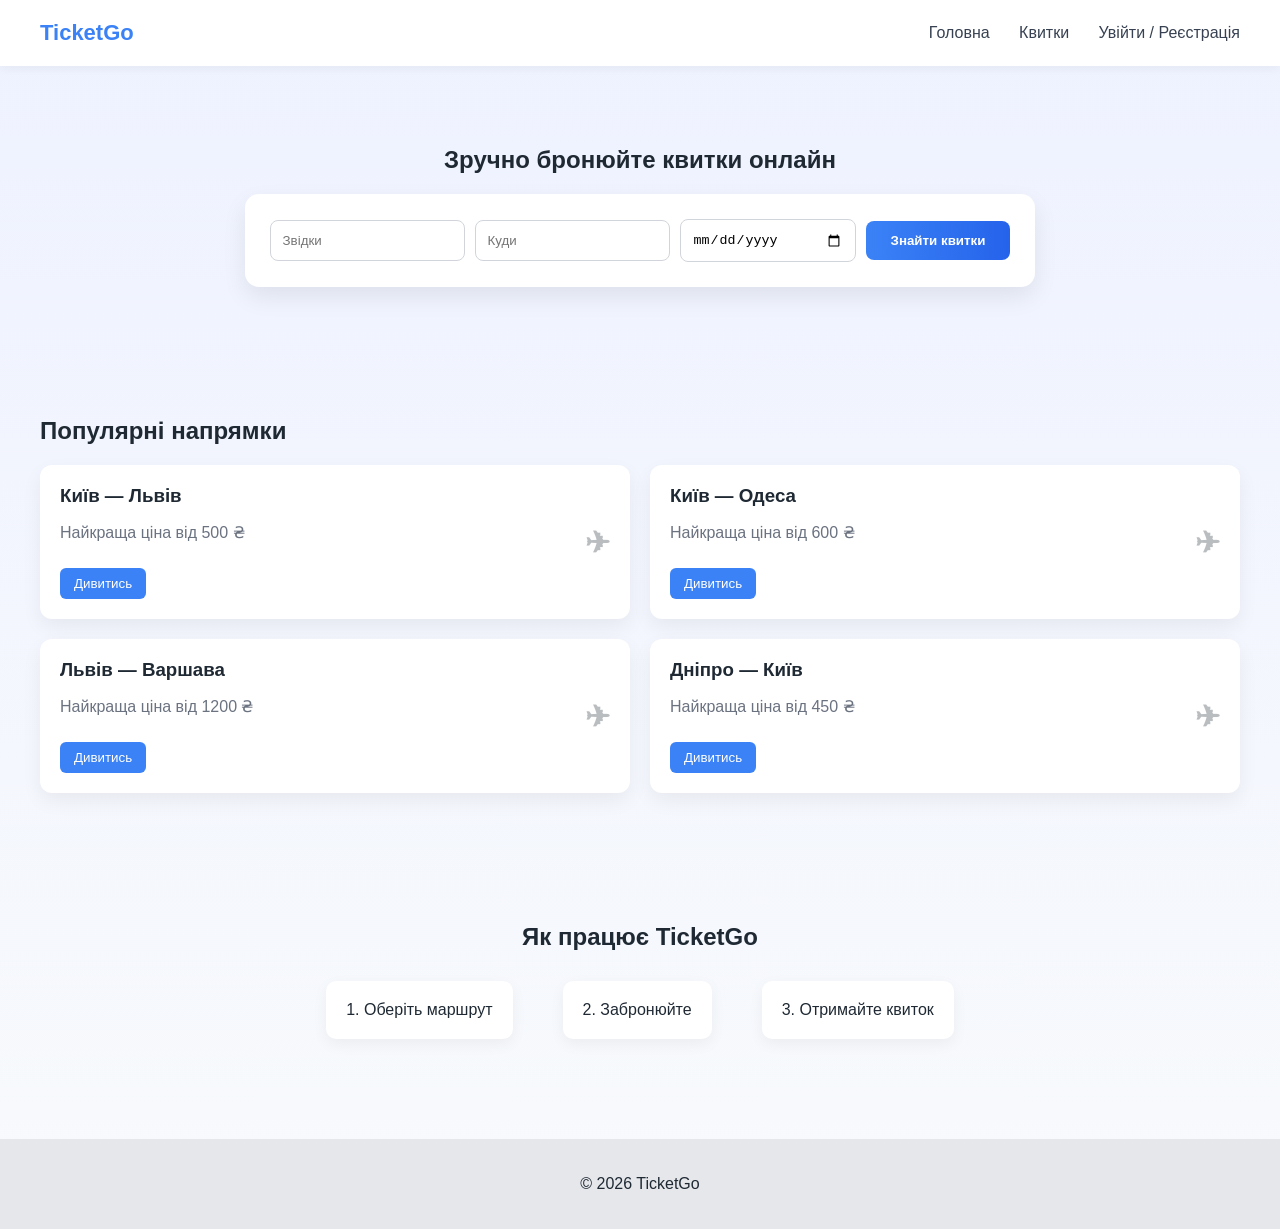
==== admin.html @ fac5b706 "пошук та адмін панель" ====
<!DOCTYPE html>
<html lang="uk">
<head>
    <meta charset="UTF-8">
    <title>Панель Адміністратора | TicketGo</title>
    <link rel="stylesheet" href="css/styles.css">
</head>
<body>
    <header class="header">
        <div class="logo">TicketGo ADMIN</div>
        <!-- Додано id="main-nav", щоб script.js міг сюди вставити меню -->
        <nav id="main-nav"></nav>
    </header>

    <main style="padding: 40px; max-width: 1000px; margin: 0 auto;">
        <h1>Управління користувачами</h1>
        <p>Список усіх зареєстрованих користувачів у системі.</p>
        
        <!-- Прибрали border="1" і додали клас для стилізації через CSS -->
        <table class="admin-table" style="width: 100%; border-collapse: collapse; margin-top: 20px;">
            <thead>
                <tr style="background: #f1f5f9; text-align: left;">
                    <th style="padding: 12px; border-bottom: 2px solid #cbd5e1;">Ім'я</th>
                    <th style="padding: 12px; border-bottom: 2px solid #cbd5e1;">Email</th>
                    <th style="padding: 12px; border-bottom: 2px solid #cbd5e1;">Роль</th>
                </tr>
            </thead>
            <tbody id="user-list">
                <!-- Сюди JS вставить рядки -->
            </tbody>
        </table>
    </main>

    <script src="js/script.js"></script>
    <script>
        // Перевіряємо доступ відразу після завантаження
        if (typeof window.checkAdminAccess === "function") {
            window.checkAdminAccess();
        }

        function showUsers() {
            const users = JSON.parse(localStorage.getItem('users') || '[]');
            const list = document.getElementById('user-list');
            
            if (users.length === 0) {
                list.innerHTML = '<tr><td colspan="3" style="padding: 20px; text-align: center;">Користувачів ще немає</td></tr>';
                return;
            }

            list.innerHTML = users.map(user => `
                <tr style="border-bottom: 1px solid #e2e8f0;">
                    <td style="padding: 12px;">${user.username}</td>
                    <td style="padding: 12px;">${user.email}</td>
                    <td style="padding: 12px;">
                        <span style="background: ${user.role === 'admin' ? '#dcfce7' : '#f1f5f9'}; 
                                     color: ${user.role === 'admin' ? '#166534' : '#475569'}; 
                                     padding: 4px 8px; border-radius: 4px; font-size: 14px;">
                            ${user.role || 'user'}
                        </span>
                    </td>
                </tr>
            `).join('');
        }

        // Чекаємо, поки завантажиться DOM, щоб вставити дані
        document.addEventListener('DOMContentLoaded', showUsers);
    </script>
</body>
</html>
---- css/styles.css ----
body {
    font-family: 'Segoe UI', sans-serif;
    margin: 0;
    background: linear-gradient(to bottom, #eef2ff, #f8fafc);
    color: #1f2933;
}

/* HEADER */
.header {
    display: flex;
    justify-content: space-between;
    align-items: center;
    padding: 20px 40px;
    background: white;
    box-shadow: 0 2px 10px rgba(0,0,0,0.05);
}

.logo {
    font-weight: bold;
    font-size: 22px;
    color: #3b82f6;
}

.header a {
    margin-left: 25px;
    text-decoration: none;
    color: #374151;
    font-weight: 500;
}

.header a:hover {
    color: #3b82f6;
}

/* SEARCH */
.search {
    text-align: center;
    padding: 60px 20px;
}

.search h1 {
    text-align: center;
    width: 100%;
}

.search-wrapper {
    display: flex;
    justify-content: center;
}

.search-box {
    background: white;
    padding: 25px;
    border-radius: 14px;
    box-shadow: 0 10px 25px rgba(0,0,0,0.08);

    display: flex;
    gap: 10px;
    justify-content: center;
    align-items: center;

    width: fit-content;

    margin: 0 auto;
}

.search-box input {
    padding: 12px;
    border-radius: 8px;
    border: 1px solid #d1d5db;
    min-width: 150px;
}

.search-box button {
    padding: 12px 25px;
    background: linear-gradient(to right, #3b82f6, #2563eb);
    color: white;
    border: none;
    border-radius: 8px;
    cursor: pointer;
    font-weight: 600;
    transition: 0.3s;
}

.search-box button:hover {
    transform: translateY(-2px);
    box-shadow: 0 5px 15px rgba(59,130,246,0.4);
}

/* POPULAR */
.popular {
    padding: 50px 40px;
}

.popular h2 {
    margin-bottom: 20px;
}

.cards {
    display: grid;
    grid-template-columns: repeat(2, 1fr);
    gap: 20px;
}

.card {
    background: white;
    padding: 20px;
    border-radius: 12px;
    box-shadow: 0 8px 20px rgba(0,0,0,0.06);
    transition: 0.3s;
}

.card:hover {
    transform: translateY(-5px);
}

.card h3 {
    margin: 0 0 10px;
}

.card p {
    color: #6b7280;
}

.card button {
    margin-top: 10px;
    background: #3b82f6;
    color: white;
    border: none;
    padding: 8px 14px;
    border-radius: 6px;
    cursor: pointer;
}

.steps {
    text-align: center;
    padding: 60px 20px;
}

.step-list {
    display: flex;
    justify-content: center;
    gap: 50px;
    margin-top: 30px;
}

.step-list div {
    background: white;
    padding: 20px;
    border-radius: 10px;
    box-shadow: 0 5px 15px rgba(0,0,0,0.05);
}

.footer {
    text-align: center;
    padding: 20px;
    background: #e5e7eb;
    margin-top: 40px;
}
.card-content {
    display: flex;
    justify-content: space-between;
    align-items: center;
}

.card-text {
    flex-grow: 1;
}

.plane {
    font-size: 30px; /* Розмір іконки літака */
    opacity: 0.3;    /* Трошки прозорості для стилю */
    font-weight: bold; /* Можна додати жирне для ефекту */
}

/* TICKETS PAGE */

.tickets-page {
    padding: 50px;
}

.tickets-page h1 {
    text-align: center;
    margin-bottom: 40px;
}

.ticket-list {
    display: flex;
    flex-direction: column;
    gap: 20px;
}

.ticket-card {
    background: white;
    border-radius: 14px;
    padding: 25px;

    display: flex;
    justify-content: space-between;
    align-items: center;

    box-shadow: 0 5px 20px rgba(0,0,0,0.06);

    transition: 0.3s;
}

.ticket-card:hover {
    transform: translateY(-3px);
}

.ticket-info h3 {
    margin-bottom: 10px;
}

.ticket-info p {
    color: #6b7280;
    margin: 5px 0;
}

.ticket-price {
    text-align: right;
}

.ticket-price h2 {
    color: #2563eb;
    margin-bottom: 10px;
}

.ticket-price button {
    background: linear-gradient(to right, #3b82f6, #2563eb);
    color: white;
    border: none;
    padding: 10px 18px;
    border-radius: 8px;
    cursor: pointer;
    font-weight: 600;
}
/* Стилі для форми авторизації */
.auth-container {
    max-width: 400px;
    margin: 80px auto;
    padding: 30px;
    background: white;
    border-radius: 16px;
    box-shadow: 0 15px 35px rgba(0,0,0,0.1);
    text-align: center;
}

.auth-container h2 {
    margin-bottom: 25px;
    color: #1f2933;
}

.auth-form-group {
    text-align: left;
    margin-bottom: 20px;
}

.auth-form-group label {
    display: block;
    margin-bottom: 8px;
    font-weight: 500;
    color: #4b5563;
}

/* Стилізація інпутів як у пошуку */
.auth-input {
    width: 100%;
    padding: 12px;
    border-radius: 8px;
    border: 1px solid #d1d5db;
    font-family: inherit;
    box-sizing: border-box; /* Щоб падінги не розширювали інпут */
}

.auth-input:focus {
    outline: none;
    border-color: #3b82f6;
    box-shadow: 0 0 0 3px rgba(59, 130, 246, 0.1);
}

/* Твоя фірмова синя кнопка */
.auth-btn {
    width: 100%;
    padding: 14px;
    background: linear-gradient(to right, #3b82f6, #2563eb);
    color: white;
    border: none;
    border-radius: 8px;
    cursor: pointer;
    font-weight: 600;
    font-size: 16px;
    transition: 0.3s;
    margin-top: 10px;
}

.auth-btn:hover {
    transform: translateY(-2px);
    box-shadow: 0 5px 15px rgba(59,130,246,0.4);
}

.auth-container a {
    color: #3b82f6;
    text-decoration: none;
    font-weight: 600;
}

.auth-container a:hover {
    text-decoration: underline;
}
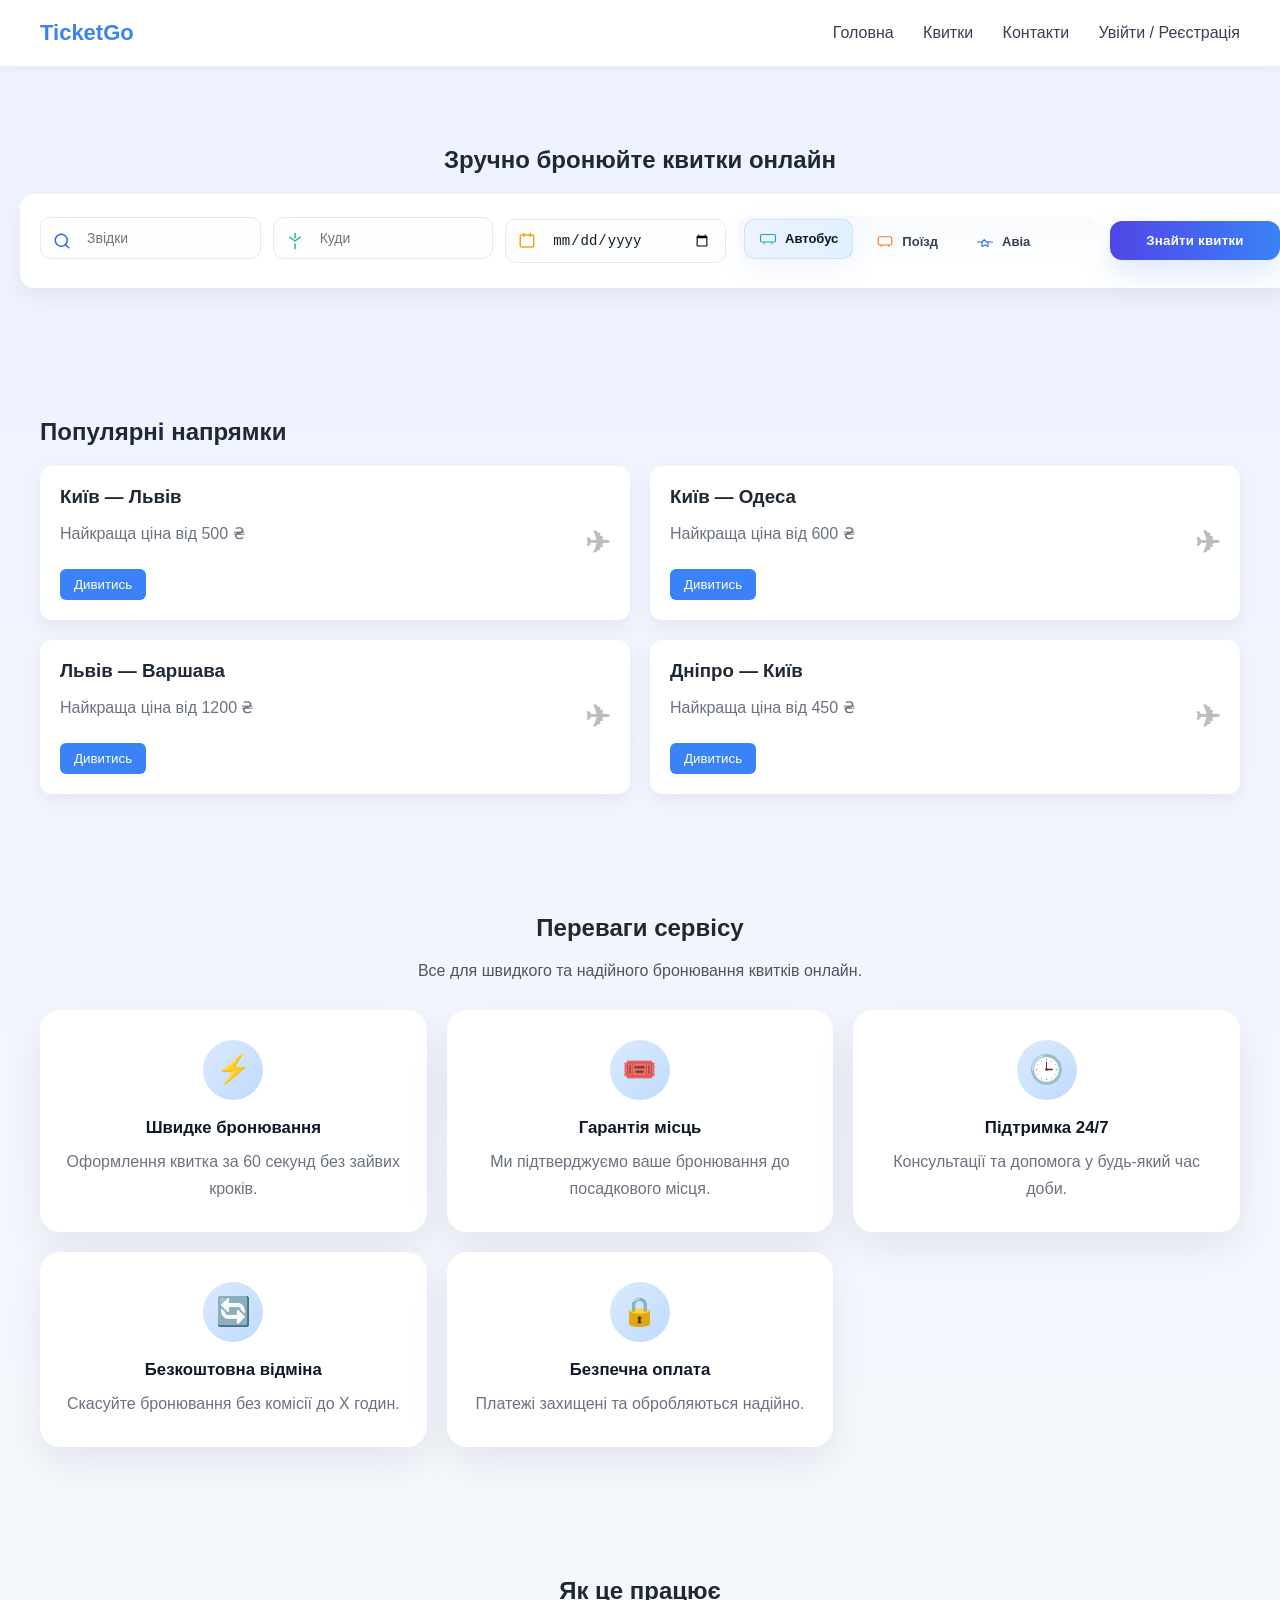
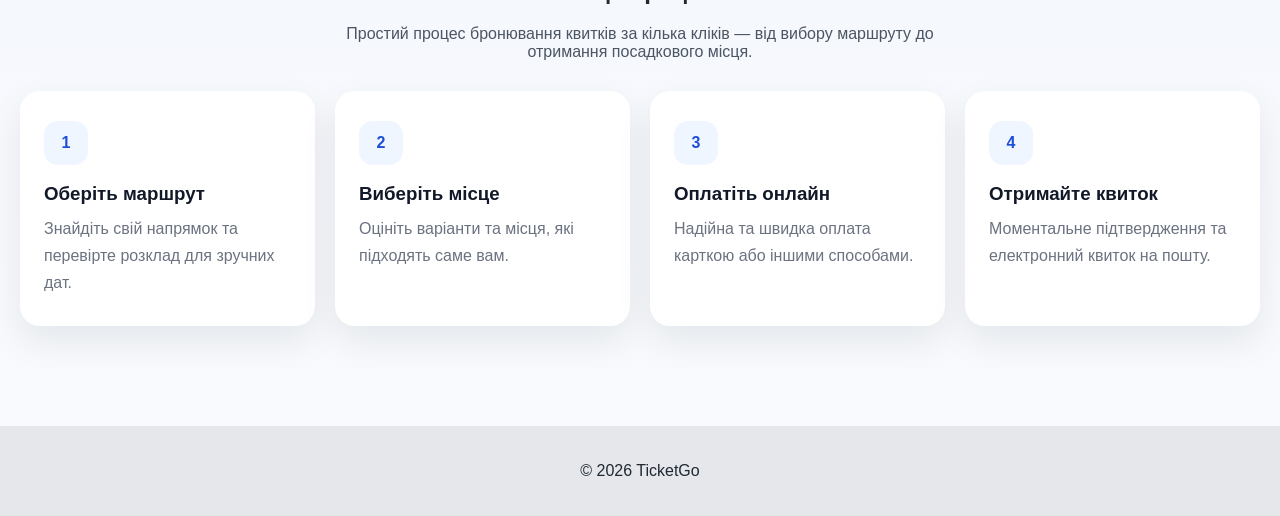
==== commit d7abb838: "validation" ====
--- a/admin.html
+++ b/admin.html
@@ -2,68 +2,103 @@
 <html lang="uk">
 <head>
     <meta charset="UTF-8">
-    <title>Панель Адміністратора | TicketGo</title>
+    <title>Адмін-панель | TicketGo</title>
     <link rel="stylesheet" href="css/styles.css">
 </head>
 <body>
-    <header class="header">
-        <div class="logo">TicketGo ADMIN</div>
-        <!-- Додано id="main-nav", щоб script.js міг сюди вставити меню -->
-        <nav id="main-nav"></nav>
-    </header>
+<header class="header">
+    <div class="logo">TicketGo</div>
+    <nav id="main-nav"></nav>
+</header>
 
-    <main style="padding: 40px; max-width: 1000px; margin: 0 auto;">
-        <h1>Управління користувачами</h1>
-        <p>Список усіх зареєстрованих користувачів у системі.</p>
-        
-        <!-- Прибрали border="1" і додали клас для стилізації через CSS -->
-        <table class="admin-table" style="width: 100%; border-collapse: collapse; margin-top: 20px;">
-            <thead>
-                <tr style="background: #f1f5f9; text-align: left;">
-                    <th style="padding: 12px; border-bottom: 2px solid #cbd5e1;">Ім'я</th>
-                    <th style="padding: 12px; border-bottom: 2px solid #cbd5e1;">Email</th>
-                    <th style="padding: 12px; border-bottom: 2px solid #cbd5e1;">Роль</th>
-                </tr>
-            </thead>
-            <tbody id="user-list">
-                <!-- Сюди JS вставить рядки -->
-            </tbody>
-        </table>
-    </main>
+<section class="tickets-page admin-page">
+    <h1>Адмін-панель маршрутів</h1>
 
-    <script src="js/script.js"></script>
-    <script>
-        // Перевіряємо доступ відразу після завантаження
-        if (typeof window.checkAdminAccess === "function") {
-            window.checkAdminAccess();
-        }
+    <div class="admin-panel">
+        <!-- Ряд 1: звичайні маршрути (додавання та список/видалення) -->
+        <div class="admin-form-card">
+            <h2>Додати новий маршрут</h2>
+            <form id="route-form" novalidate>
+                <div class="auth-form-group">
+                    <label for="route-from">Звідки</label>
+                    <input type="text" id="route-from" name="from" required>
+                    <small class="field-error" data-error-for="from" hidden></small>
+                </div>
+                <div class="auth-form-group">
+                    <label for="route-to">Куди</label>
+                    <input type="text" id="route-to" name="to" required>
+                    <small class="field-error" data-error-for="to" hidden></small>
+                </div>
+                <div class="auth-form-group">
+                    <label for="route-date">Дата</label>
+                    <input type="date" id="route-date" name="date" required>
+                    <small class="field-error" data-error-for="date" hidden></small>
+                </div>
+                <div class="auth-form-group">
+                    <label for="route-time">Час</label>
+                    <input type="time" id="route-time" name="time" required>
+                    <small class="field-error" data-error-for="time" hidden></small>
+                </div>
+                <div class="auth-form-group">
+                    <label for="route-price">Ціна (₴)</label>
+                    <input type="number" id="route-price" name="price" min="1" required>
+                    <small class="field-error" data-error-for="price" hidden></small>
+                </div>
+                <div class="auth-form-group">
+                    <label for="route-transport">Транспорт</label>
+                    <select id="route-transport" name="transport" required>
+                        <option value="bus">Автобус</option>
+                        <option value="train">Потяг</option>
+                        <option value="plane">Літак</option>
+                    </select>
+                    <small class="field-error" data-error-for="transport" hidden></small>
+                </div>
+                <button type="submit" class="auth-btn">Додати маршрут</button>
+            </form>
+        </div>
 
-        function showUsers() {
-            const users = JSON.parse(localStorage.getItem('users') || '[]');
-            const list = document.getElementById('user-list');
-            
-            if (users.length === 0) {
-                list.innerHTML = '<tr><td colspan="3" style="padding: 20px; text-align: center;">Користувачів ще немає</td></tr>';
-                return;
-            }
+        <div class="admin-table-card">
+            <h2>Список маршрутів</h2>
+            <div id="route-list"></div>
+        </div>
 
-            list.innerHTML = users.map(user => `
-                <tr style="border-bottom: 1px solid #e2e8f0;">
-                    <td style="padding: 12px;">${user.username}</td>
-                    <td style="padding: 12px;">${user.email}</td>
-                    <td style="padding: 12px;">
-                        <span style="background: ${user.role === 'admin' ? '#dcfce7' : '#f1f5f9'}; 
-                                     color: ${user.role === 'admin' ? '#166534' : '#475569'}; 
-                                     padding: 4px 8px; border-radius: 4px; font-size: 14px;">
-                            ${user.role || 'user'}
-                        </span>
-                    </td>
-                </tr>
-            `).join('');
-        }
+        <!-- Ряд 2: популярні маршрути (додавання та список/видалення) -->
+        <div class="admin-form-card">
+            <h2>Додати популярний маршрут</h2>
+            <form id="popular-form" novalidate>
+                <div class="auth-form-group">
+                    <label for="popular-from">Звідки</label>
+                    <input type="text" id="popular-from" name="from" required>
+                    <small class="field-error" data-error-for="from" hidden></small>
+                </div>
+                <div class="auth-form-group">
+                    <label for="popular-to">Куди</label>
+                    <input type="text" id="popular-to" name="to" required>
+                    <small class="field-error" data-error-for="to" hidden></small>
+                </div>
+                <div class="auth-form-group">
+                    <label for="popular-price">Ціна (₴)</label>
+                    <input type="number" id="popular-price" name="price" min="1" required>
+                    <small class="field-error" data-error-for="price" hidden></small>
+                </div>
+                <button type="submit" class="auth-btn">Додати популярний маршрут</button>
+            </form>
+        </div>
 
-        // Чекаємо, поки завантажиться DOM, щоб вставити дані
-        document.addEventListener('DOMContentLoaded', showUsers);
-    </script>
+        <div class="admin-table-card">
+            <h2>Популярні маршрути</h2>
+            <div id="popular-list"></div>
+        </div>
+
+        <div class="admin-table-card admin-wide-card">
+            <h2>Contact requests</h2>
+            <div id="contact-request-list"></div>
+        </div>
+    </div>
+</section>
+<script src="js/common.js"></script>
+<script src="js/validation.js"></script>
+<script src="js/script.js"></script>
+<script src="js/admin.js"></script>
 </body>
-</html>+</html>
--- a/css/styles.css
+++ b/css/styles.css
@@ -50,42 +50,142 @@
 
 .search-box {
     background: white;
-    padding: 25px;
+    padding: 20px;
     border-radius: 14px;
-    box-shadow: 0 10px 25px rgba(0,0,0,0.08);
-
-    display: flex;
-    gap: 10px;
+    box-shadow: 0 10px 25px rgba(0,0,0,0.06);
+    display: grid;
+    grid-template-columns: repeat(3, minmax(180px, 1fr)) minmax(360px, 1.2fr) 170px;
+    gap: 12px;
+    align-items: center;
+    width: min(1400px, 100%);
+    margin: 0 auto;
+}
+
+.search-field {
+    position: relative;
+    min-width: 0;
+}
+
+.search-field input,
+.search-field select {
+    width: 100%;
+    box-sizing: border-box;
+    padding: 12px 14px;
+    padding-left: 46px;
+    border-radius: 10px;
+    border: 1px solid #e6e9ef;
+    background: linear-gradient(180deg,#ffffff,#fbfdff);
+    font-size: 14px;
+    color: #111827;
+    transition: box-shadow .18s ease, border-color .12s ease, transform .12s ease;
+}
+
+.search-action {
+    display: flex;
+    align-items: center;
     justify-content: center;
-    align-items: center;
-
-    width: fit-content;
-
-    margin: 0 auto;
-}
-
-.search-box input {
-    padding: 12px;
-    border-radius: 8px;
-    border: 1px solid #d1d5db;
-    min-width: 150px;
-}
-
-.search-box button {
-    padding: 12px 25px;
-    background: linear-gradient(to right, #3b82f6, #2563eb);
+    min-width: 0;
+}
+
+.primary {
+    width: 100%;
+    padding: 12px 18px;
+    border-radius: 10px;
+    background: linear-gradient(90deg,#3b82f6,#2563eb);
     color: white;
     border: none;
-    border-radius: 8px;
     cursor: pointer;
+    font-weight: 700;
+    white-space: nowrap;
+    box-shadow: 0 8px 22px rgba(37,99,235,0.18);
+    transition: transform .18s ease, box-shadow .18s ease;
+}
+
+.primary:hover { transform: translateY(-3px); box-shadow: 0 14px 40px rgba(37,99,235,0.2); }
+
+.visually-hidden { position: absolute !important; height: 1px; width: 1px; overflow: hidden; clip: rect(1px, 1px, 1px, 1px); white-space: nowrap; }
+
+.search-icon {
+    position: absolute;
+    left: 12px;
+    top: 50%;
+    transform: translateY(-50%);
+    width: 20px;
+    height: 20px;
+    display: grid;
+    place-items: center;
+    opacity: 0.95;
+}
+
+.search-field input:focus,
+.search-field select:focus {
+    outline: none;
+    border-color: #60a5fa;
+    box-shadow: 0 8px 30px rgba(59,130,246,0.12);
+    transform: translateY(-2px);
+}
+
+.primary {
+    width: 100%;
+    padding: 12px 18px;
+    border-radius: 12px;
+    background: linear-gradient(90deg,#4f46e5,#3b82f6);
+    color: white;
+    border: none;
+    cursor: pointer;
+    font-weight: 800;
+    letter-spacing: .2px;
+    box-shadow: 0 12px 30px rgba(59,130,246,0.18);
+    transition: transform .18s ease, box-shadow .18s ease, opacity .12s ease;
+}
+
+.primary:active { transform: translateY(0); opacity: 0.98; }
+
+/* Transport toggle (radio-based segmented control) */
+.transport-field {
+    min-width: 0;
+    padding-top: 2px;
+}
+.transport-toggle {
+    display: flex;
+    gap: 8px;
+    background: linear-gradient(180deg,#f8fafc,#ffffff);
+    padding: 6px;
+    border-radius: 12px;
+    align-items: center;
+    box-sizing: border-box;
+    width: 100%;
+    min-width: 360px;
+}
+
+.transport-toggle input[type="radio"] { display: none; }
+
+.transport-option {
+    display: inline-flex;
+    gap: 8px;
+    align-items: center;
+    padding: 10px 14px;
+    border-radius: 10px;
+    cursor: pointer;
+    color: #374151;
     font-weight: 600;
-    transition: 0.3s;
-}
-
-.search-box button:hover {
-    transform: translateY(-2px);
-    box-shadow: 0 5px 15px rgba(59,130,246,0.4);
-}
+    white-space: nowrap;
+    background: transparent;
+    border: 1px solid transparent;
+    transition: background .15s ease, transform .12s ease, box-shadow .12s ease;
+}
+
+.transport-option svg { display: block; opacity: 0.95; }
+
+.transport-toggle input[type="radio"]:checked + .transport-option {
+    background: linear-gradient(90deg,#eef2ff,#e0f2fe);
+    box-shadow: 0 10px 30px rgba(59,130,246,0.08);
+    transform: translateY(-3px);
+    color: #0f172a;
+    border-color: rgba(37,99,235,0.12);
+}
+
+.transport-option span { font-size: 13px; }
 
 /* POPULAR */
 .popular {
@@ -100,6 +200,199 @@
     display: grid;
     grid-template-columns: repeat(2, 1fr);
     gap: 20px;
+}
+
+.features {
+    padding: 50px 40px;
+}
+
+.features .section-head {
+    text-align: center;
+    margin-bottom: 30px;
+}
+
+.features .section-head p {
+    color: #4b5563;
+    max-width: 640px;
+    margin: 0 auto;
+}
+
+.feature-grid {
+    display: grid;
+    grid-template-columns: repeat(3, minmax(0, 1fr));
+    gap: 20px;
+}
+
+.feature-card {
+    background: white;
+    border-radius: 20px;
+    padding: 30px 24px;
+    box-shadow: 0 16px 40px rgba(15, 23, 42, 0.08);
+    transition: transform 0.25s ease, box-shadow 0.25s ease;
+    text-align: center;
+}
+
+.feature-card:hover {
+    transform: translateY(-6px);
+    box-shadow: 0 22px 50px rgba(15, 23, 42, 0.12);
+}
+
+.feature-icon {
+    width: 60px;
+    height: 60px;
+    margin: 0 auto 18px;
+    display: grid;
+    place-items: center;
+    border-radius: 50%;
+    background: linear-gradient(135deg, #dbeafe 0%, #bfdbfe 100%);
+    color: #1d4ed8;
+    font-size: 28px;
+}
+
+.feature-card h3 {
+    margin: 0 0 10px;
+    font-size: 1.05rem;
+    color: #111827;
+}
+
+.feature-card p {
+    margin: 0;
+    color: #6b7280;
+    line-height: 1.7;
+}
+
+.steps {
+    padding: 50px 40px;
+}
+
+.steps .section-head {
+    text-align: center;
+    margin-bottom: 30px;
+}
+
+.steps .section-head p {
+    color: #4b5563;
+    max-width: 640px;
+    margin: 0 auto;
+}
+
+.step-grid {
+    display: grid;
+    grid-template-columns: repeat(4, minmax(0, 1fr));
+    gap: 20px;
+}
+
+.step-card {
+    background: white;
+    padding: 30px 24px;
+    border-radius: 20px;
+    box-shadow: 0 15px 35px rgba(15, 23, 42, 0.08);
+    transition: transform 0.25s ease, box-shadow 0.25s ease;
+    text-align: left;
+}
+
+.step-card:hover {
+    transform: translateY(-5px);
+    box-shadow: 0 22px 45px rgba(15, 23, 42, 0.12);
+}
+
+.step-number {
+    width: 44px;
+    height: 44px;
+    display: grid;
+    place-items: center;
+    border-radius: 14px;
+    background: #eff6ff;
+    color: #1d4ed8;
+    font-weight: 700;
+    margin-bottom: 18px;
+    font-size: 1rem;
+}
+
+.step-card h3 {
+    margin: 0 0 10px;
+    color: #111827;
+}
+
+.step-card p {
+    margin: 0;
+    color: #6b7280;
+    line-height: 1.7;
+}
+
+@media (max-width: 900px) {
+    .search-box {
+        grid-template-columns: repeat(2, minmax(0, 1fr));
+    }
+
+    .transport-field,
+    .search-action {
+        grid-column: span 2;
+    }
+
+    .cards,
+    .feature-grid,
+    .step-grid {
+        grid-template-columns: 1fr;
+    }
+}
+
+@media (max-width: 1180px) {
+    .search-box {
+        grid-template-columns: repeat(2, minmax(0, 1fr));
+    }
+
+    .transport-field,
+    .search-action {
+        grid-column: span 2;
+    }
+}
+
+@media (max-width: 650px) {
+    .header {
+        flex-direction: column;
+        align-items: flex-start;
+    }
+
+    .header a {
+        margin-left: 0;
+        margin-top: 12px;
+    }
+
+    .search {
+        padding: 40px 20px;
+    }
+
+    .search-box {
+        grid-template-columns: 1fr;
+    }
+
+    .transport-field,
+    .search-action {
+        grid-column: auto;
+    }
+
+    .transport-toggle {
+        gap: 6px;
+        min-width: 0;
+        padding: 5px;
+    }
+
+    .transport-option {
+        gap: 5px;
+        justify-content: center;
+        padding: 9px 8px;
+    }
+
+    .search-box input,
+    .search-box button {
+        width: 100%;
+    }
+
+    .step-list {
+        flex-direction: column;
+        gap: 20px;
+    }
 }
 
 .card {
@@ -176,65 +469,218 @@
 /* TICKETS PAGE */
 
 .tickets-page {
-    padding: 50px;
+    padding: 50px 40px;
+    max-width: 1180px;
+    margin: 0 auto;
 }
 
 .tickets-page h1 {
     text-align: center;
-    margin-bottom: 40px;
+    margin-bottom: 28px;
+}
+
+.ticket-search-panel {
+    display: grid;
+    grid-template-columns: repeat(2, minmax(190px, 1.2fr)) repeat(3, minmax(160px, 1fr));
+    gap: 14px;
+    align-items: end;
+    margin-bottom: 28px;
+    padding: 20px;
+    background: white;
+    border-radius: 16px;
+    box-shadow: 0 12px 35px rgba(15, 23, 42, 0.08);
+}
+
+.ticket-filter {
+    display: flex;
+    flex-direction: column;
+    gap: 8px;
+    min-width: 0;
+}
+
+.ticket-filter label {
+    color: #4b5563;
+    font-size: 13px;
+    font-weight: 700;
+}
+
+.ticket-filter input,
+.ticket-filter select {
+    width: 100%;
+    box-sizing: border-box;
+    padding: 13px 14px;
+    border: 1px solid #e5e7eb;
+    border-radius: 10px;
+    background: #f9fafb;
+    color: #111827;
+    font: inherit;
+}
+
+.ticket-filter input:focus,
+.ticket-filter select:focus {
+    outline: none;
+    border-color: #60a5fa;
+    box-shadow: 0 0 0 4px rgba(96, 165, 250, 0.14);
+    background: white;
 }
 
 .ticket-list {
     display: flex;
     flex-direction: column;
-    gap: 20px;
+    gap: 18px;
 }
 
 .ticket-card {
     background: white;
-    border-radius: 14px;
-    padding: 25px;
-
-    display: flex;
-    justify-content: space-between;
+    border-radius: 16px;
+    padding: 24px;
+    display: grid;
+    grid-template-columns: minmax(0, 1fr) auto;
+    gap: 24px;
     align-items: center;
-
-    box-shadow: 0 5px 20px rgba(0,0,0,0.06);
-
-    transition: 0.3s;
+    box-shadow: 0 12px 32px rgba(15, 23, 42, 0.08);
+    transition: transform 0.25s ease, box-shadow 0.25s ease;
 }
 
 .ticket-card:hover {
     transform: translateY(-3px);
-}
-
-.ticket-info h3 {
-    margin-bottom: 10px;
-}
-
-.ticket-info p {
-    color: #6b7280;
-    margin: 5px 0;
+    box-shadow: 0 18px 45px rgba(15, 23, 42, 0.12);
+}
+
+.ticket-route {
+    display: flex;
+    flex-wrap: wrap;
+    gap: 10px;
+    align-items: center;
+    color: #111827;
+    font-size: 1.25rem;
+    font-weight: 800;
+}
+
+.ticket-arrow {
+    color: #2563eb;
+}
+
+.ticket-meta {
+    display: flex;
+    flex-wrap: wrap;
+    gap: 10px;
+    margin-top: 14px;
+}
+
+.ticket-meta span {
+    display: inline-flex;
+    align-items: center;
+    min-height: 34px;
+    padding: 7px 11px;
+    border-radius: 999px;
+    background: #f3f4f6;
+    color: #4b5563;
+    font-size: 14px;
+    font-weight: 600;
+}
+
+.ticket-meta .ticket-transport {
+    background: #eff6ff;
+    color: #2563eb;
 }
 
 .ticket-price {
     text-align: right;
+    min-width: 240px;
 }
 
 .ticket-price h2 {
     color: #2563eb;
-    margin-bottom: 10px;
-}
-
-.ticket-price button {
+    margin: 0 0 14px;
+}
+
+.ticket-actions {
+    display: flex;
+    justify-content: flex-end;
+    gap: 10px;
+}
+
+.ticket-actions button {
+    border: none;
+    padding: 11px 16px;
+    border-radius: 10px;
+    cursor: pointer;
+    font-weight: 700;
+    white-space: nowrap;
+}
+
+.book-btn {
     background: linear-gradient(to right, #3b82f6, #2563eb);
     color: white;
-    border: none;
-    padding: 10px 18px;
-    border-radius: 8px;
-    cursor: pointer;
-    font-weight: 600;
-}
+}
+
+.details-btn {
+    background: #eef2ff;
+    color: #2563eb;
+}
+
+.empty-tickets {
+    text-align: center;
+    padding: 50px 20px;
+    background: white;
+    border-radius: 16px;
+    box-shadow: 0 12px 32px rgba(15, 23, 42, 0.08);
+}
+
+@media (max-width: 900px) {
+    .tickets-page {
+        padding: 40px 20px;
+    }
+
+    .ticket-search-panel {
+        grid-template-columns: repeat(2, minmax(0, 1fr));
+    }
+
+    .ticket-card {
+        grid-template-columns: 1fr;
+        align-items: stretch;
+    }
+
+    .ticket-price {
+        display: flex;
+        justify-content: space-between;
+        align-items: center;
+        gap: 16px;
+        min-width: 0;
+        text-align: left;
+    }
+
+    .ticket-price h2 {
+        margin: 0;
+    }
+}
+
+@media (max-width: 560px) {
+    .ticket-search-panel {
+        grid-template-columns: 1fr;
+        padding: 16px;
+    }
+
+    .ticket-card {
+        padding: 18px;
+    }
+
+    .ticket-route {
+        font-size: 1.1rem;
+    }
+
+    .ticket-price,
+    .ticket-actions {
+        flex-direction: column;
+        align-items: stretch;
+    }
+
+    .ticket-actions button {
+        width: 100%;
+    }
+}
+
 /* Стилі для форми авторизації */
 .auth-container {
     max-width: 400px;
@@ -261,6 +707,37 @@
     margin-bottom: 8px;
     font-weight: 500;
     color: #4b5563;
+}
+
+.field-error {
+    display: block;
+    margin-top: 6px;
+    color: #dc2626;
+    font-size: 13px;
+    font-weight: 600;
+}
+
+.has-error {
+    border-color: #dc2626 !important;
+    box-shadow: 0 0 0 3px rgba(220, 38, 38, 0.1) !important;
+}
+
+.list-state {
+    padding: 28px;
+    text-align: center;
+    border-radius: 14px;
+    background: white;
+    color: #475569;
+    box-shadow: 0 8px 22px rgba(15, 23, 42, 0.06);
+}
+
+.list-state-loading {
+    color: #2563eb;
+}
+
+.list-state-error {
+    background: #fef2f2;
+    color: #b91c1c;
 }
 
 /* Стилізація інпутів як у пошуку */
@@ -307,4 +784,295 @@
 
 .auth-container a:hover {
     text-decoration: underline;
-}+}
+
+/* CONTACTS PAGE */
+.contacts-page {
+    max-width: 1180px;
+    margin: 0 auto;
+    padding: 50px 40px 80px;
+}
+
+.contacts-head {
+    text-align: center;
+    margin-bottom: 34px;
+}
+
+.contacts-head h1 {
+    margin: 0 0 12px;
+    font-size: 2.4rem;
+}
+
+.contacts-head p {
+    max-width: 680px;
+    margin: 0 auto;
+    color: #4b5563;
+    line-height: 1.7;
+}
+
+.contacts-layout {
+    display: grid;
+    grid-template-columns: 1fr 1.1fr;
+    gap: 28px;
+    align-items: start;
+}
+
+.contacts-info {
+    display: grid;
+    gap: 16px;
+}
+
+.contact-info-card,
+.contact-form {
+    background: white;
+    border-radius: 16px;
+    padding: 24px;
+    box-shadow: 0 12px 35px rgba(15, 23, 42, 0.08);
+}
+
+.contact-label {
+    display: inline-flex;
+    margin-bottom: 10px;
+    color: #2563eb;
+    font-size: 13px;
+    font-weight: 800;
+    text-transform: uppercase;
+}
+
+.contact-info-card h2,
+.contact-form h2 {
+    margin: 0 0 10px;
+}
+
+.contact-info-card p,
+.form-note {
+    margin: 0;
+    color: #6b7280;
+    line-height: 1.6;
+}
+
+.social-links {
+    display: flex;
+    flex-wrap: wrap;
+    gap: 10px;
+}
+
+.social-links a {
+    padding: 9px 12px;
+    border-radius: 10px;
+    background: #eff6ff;
+    color: #2563eb;
+    text-decoration: none;
+    font-weight: 700;
+}
+
+.faq-card details {
+    padding: 12px 0;
+    border-top: 1px solid #e5e7eb;
+}
+
+.faq-card summary {
+    cursor: pointer;
+    font-weight: 700;
+}
+
+.contact-form .auth-form-group input,
+.contact-form .auth-form-group select,
+.contact-form .auth-form-group textarea {
+    width: 100%;
+    box-sizing: border-box;
+    padding: 12px;
+    border: 1px solid #d1d5db;
+    border-radius: 8px;
+    font: inherit;
+}
+
+.contact-form .auth-form-group textarea {
+    resize: vertical;
+}
+
+.contact-success {
+    margin: 18px 0;
+    padding: 14px 16px;
+    border-radius: 12px;
+    background: #ecfdf5;
+    color: #047857;
+    font-weight: 700;
+}
+
+.is-hidden {
+    display: none !important;
+}
+
+/* Адмін-панель */
+.admin-page {
+    padding: 50px 40px 80px;
+    max-width: 1200px;
+    margin: 0 auto;
+}
+
+.admin-page h1 {
+    text-align: center;
+    margin-bottom: 40px;
+}
+
+.admin-panel {
+    display: grid;
+    grid-template-columns: 1.2fr 1.8fr;
+    gap: 30px;
+    align-items: start;
+}
+
+.admin-wide-card {
+    grid-column: 1 / -1;
+}
+
+.admin-form-card,
+.admin-table-card {
+    background: white;
+    border-radius: 18px;
+    padding: 30px;
+    box-shadow: 0 10px 25px rgba(0,0,0,0.08);
+}
+
+.admin-form-card h2,
+.admin-table-card h2 {
+    margin-top: 0;
+    margin-bottom: 20px;
+}
+
+.admin-form-card .auth-form-group,
+.admin-table-card .auth-form-group {
+    margin-bottom: 18px;
+}
+
+.admin-route-card {
+    display: flex;
+    justify-content: space-between;
+    align-items: center;
+    gap: 20px;
+    padding: 20px;
+    margin-bottom: 16px;
+    border-radius: 14px;
+    background: #f8fafc;
+    box-shadow: 0 5px 20px rgba(0,0,0,0.03);
+}
+
+.admin-route-card p {
+    margin: 8px 0 0;
+    color: #475569;
+}
+
+.delete-route-btn {
+    background: #ef4444;
+    color: white;
+    border: none;
+    padding: 10px 16px;
+    border-radius: 10px;
+    cursor: pointer;
+    font-weight: 600;
+}
+
+.delete-route-btn:hover {
+    opacity: 0.95;
+}
+
+.admin-empty {
+    text-align: center;
+    padding: 30px;
+    margin: 0;
+    background: #f8fafc;
+    border-radius: 14px;
+    color: #475569;
+}
+
+.admin-contact-card {
+    padding: 20px;
+    margin-bottom: 16px;
+    border: 1px solid #e5e7eb;
+    border-radius: 14px;
+    background: #f8fafc;
+}
+
+.admin-contact-card.is-new {
+    border-color: #60a5fa;
+    background: #eff6ff;
+    box-shadow: 0 10px 28px rgba(37, 99, 235, 0.12);
+}
+
+.admin-contact-main {
+    display: flex;
+    justify-content: space-between;
+    gap: 18px;
+    align-items: flex-start;
+}
+
+.admin-contact-main p,
+.admin-contact-message {
+    margin: 8px 0 0;
+    color: #475569;
+    line-height: 1.6;
+}
+
+.contact-status {
+    display: inline-flex;
+    margin-right: 10px;
+    padding: 5px 9px;
+    border-radius: 999px;
+    font-size: 12px;
+    font-weight: 800;
+}
+
+.status-new {
+    background: #dbeafe;
+    color: #1d4ed8;
+}
+
+.status-in_progress {
+    background: #fef3c7;
+    color: #b45309;
+}
+
+.status-done {
+    background: #dcfce7;
+    color: #15803d;
+}
+
+.status-toggle-btn {
+    border: none;
+    border-radius: 10px;
+    padding: 10px 14px;
+    background: #2563eb;
+    color: white;
+    cursor: pointer;
+    font-weight: 700;
+    white-space: nowrap;
+}
+
+@media (max-width: 960px) {
+    .admin-page {
+        padding: 30px 20px 60px;
+    }
+
+    .admin-panel {
+        grid-template-columns: 1fr;
+    }
+}
+
+@media (max-width: 780px) {
+    .contacts-page {
+        padding: 40px 20px 60px;
+    }
+
+    .contacts-layout {
+        grid-template-columns: 1fr;
+    }
+
+    .admin-contact-main {
+        flex-direction: column;
+    }
+
+    .status-toggle-btn {
+        width: 100%;
+    }
+}
